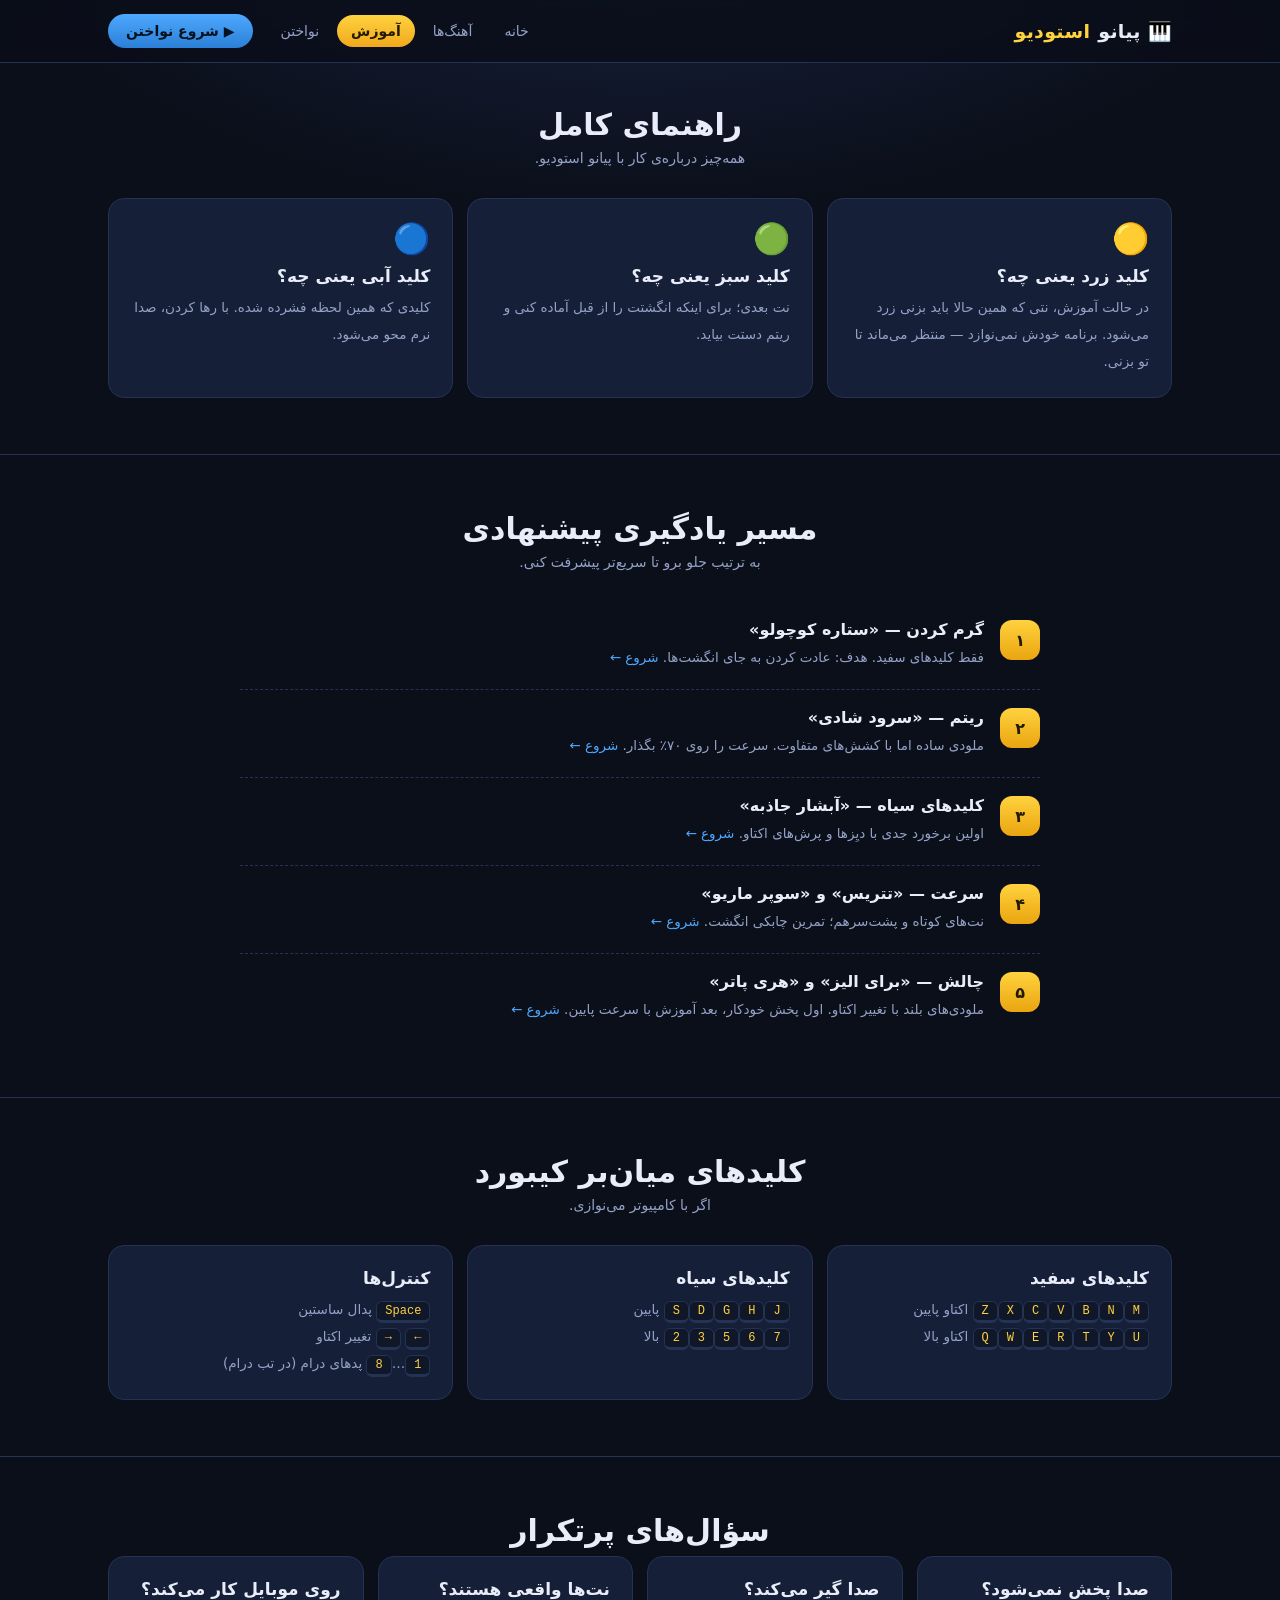
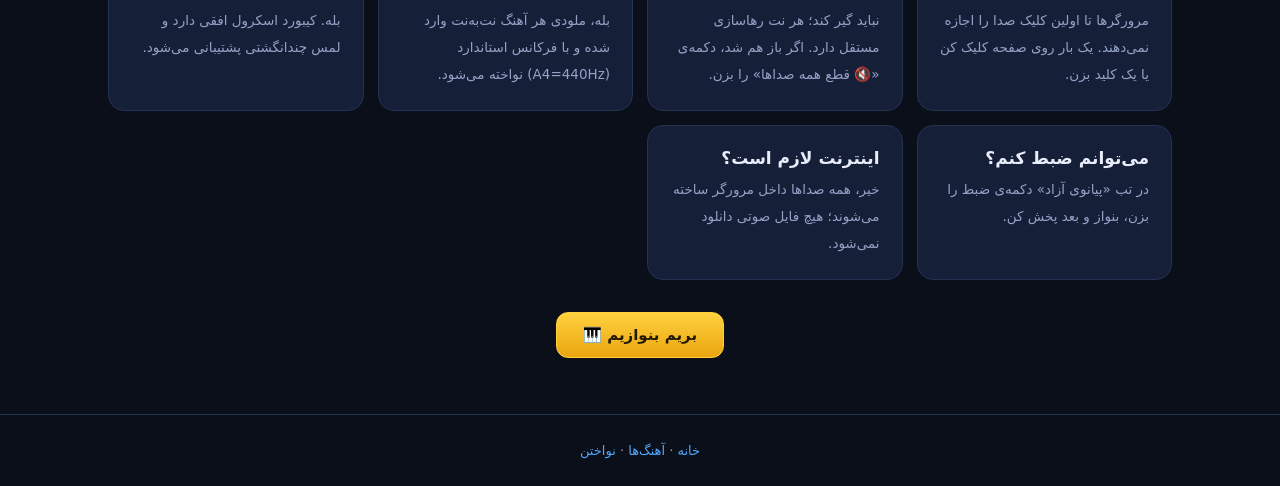
==== piano/learn.html @ ea7a9fa4 "Turn piano app into a full website: home, songs library, learn guide + shared nav Co-authored-by: ar" ====
<!DOCTYPE html>
<html lang="fa" dir="rtl">
<head>
<meta charset="utf-8">
<meta name="viewport" content="width=device-width,initial-scale=1">
<title>آموزش — پیانو استودیو</title>
<link rel="stylesheet" href="site.css">
<link rel="icon" href="data:image/svg+xml,<svg xmlns='http://www.w3.org/2000/svg' viewBox='0 0 100 100'><text y='.9em' font-size='90'>🎹</text></svg>">
</head>
<body>
<nav class="nav"><div class="container">
  <a class="brand" href="index.html">🎹 پیانو <em>استودیو</em></a>
  <button class="burger" onclick="document.getElementById('m').classList.toggle('open')">☰</button>
  <ul id="m">
    <li><a class="lnk" href="index.html">خانه</a></li>
    <li><a class="lnk" href="songs.html">آهنگ‌ها</a></li>
    <li><a class="lnk on" href="learn.html">آموزش</a></li>
    <li><a class="lnk" href="play.html">نواختن</a></li>
  </ul>
  <a class="navCta" href="play.html">▶ شروع نواختن</a>
</div></nav>

<section class="blk" style="border:none;padding-top:44px"><div class="container">
  <h2 class="st">راهنمای کامل</h2>
  <p class="sub">همه‌چیز درباره‌ی کار با پیانو استودیو.</p>

  <div class="grid g3">
    <div class="card"><div class="ico">🟡</div><h3>کلید زرد یعنی چه؟</h3>
      <p>در حالت آموزش، نتی که همین حالا باید بزنی زرد می‌شود. برنامه خودش نمی‌نوازد — منتظر می‌ماند تا تو بزنی.</p></div>
    <div class="card"><div class="ico">🟢</div><h3>کلید سبز یعنی چه؟</h3>
      <p>نت بعدی؛ برای اینکه انگشتت را از قبل آماده کنی و ریتم دستت بیاید.</p></div>
    <div class="card"><div class="ico">🔵</div><h3>کلید آبی یعنی چه؟</h3>
      <p>کلیدی که همین لحظه فشرده شده. با رها کردن، صدا نرم محو می‌شود.</p></div>
  </div>
</div></section>

<section class="blk"><div class="container">
  <h2 class="st">مسیر یادگیری پیشنهادی</h2>
  <p class="sub">به ترتیب جلو برو تا سریع‌تر پیشرفت کنی.</p>
  <div class="steps" style="max-width:800px;margin:0 auto">
    <div class="step"><div class="n">۱</div><div><h4>گرم کردن — «ستاره کوچولو»</h4>
      <p>فقط کلیدهای سفید. هدف: عادت کردن به جای انگشت‌ها.
      <a href="play.html?song=twinkle" style="color:var(--acc2)">شروع ←</a></p></div></div>
    <div class="step"><div class="n">۲</div><div><h4>ریتم — «سرود شادی»</h4>
      <p>ملودی ساده اما با کشش‌های متفاوت. سرعت را روی ۷۰٪ بگذار.
      <a href="play.html?song=joy" style="color:var(--acc2)">شروع ←</a></p></div></div>
    <div class="step"><div class="n">۳</div><div><h4>کلیدهای سیاه — «آبشار جاذبه»</h4>
      <p>اولین برخورد جدی با دیِزها و پرش‌های اکتاو.
      <a href="play.html?song=gf" style="color:var(--acc2)">شروع ←</a></p></div></div>
    <div class="step"><div class="n">۴</div><div><h4>سرعت — «تتریس» و «سوپر ماریو»</h4>
      <p>نت‌های کوتاه و پشت‌سرهم؛ تمرین چابکی انگشت.
      <a href="play.html?song=tetris" style="color:var(--acc2)">شروع ←</a></p></div></div>
    <div class="step"><div class="n">۵</div><div><h4>چالش — «برای الیز» و «هری پاتر»</h4>
      <p>ملودی‌های بلند با تغییر اکتاو. اول پخش خودکار، بعد آموزش با سرعت پایین.
      <a href="play.html?song=elise" style="color:var(--acc2)">شروع ←</a></p></div></div>
  </div>
</div></section>

<section class="blk"><div class="container">
  <h2 class="st">کلیدهای میان‌بر کیبورد</h2>
  <p class="sub">اگر با کامپیوتر می‌نوازی.</p>
  <div class="grid g3">
    <div class="card"><h3>کلیدهای سفید</h3>
      <p><kbd>Z</kbd><kbd>X</kbd><kbd>C</kbd><kbd>V</kbd><kbd>B</kbd><kbd>N</kbd><kbd>M</kbd> اکتاو پایین<br>
         <kbd>Q</kbd><kbd>W</kbd><kbd>E</kbd><kbd>R</kbd><kbd>T</kbd><kbd>Y</kbd><kbd>U</kbd> اکتاو بالا</p></div>
    <div class="card"><h3>کلیدهای سیاه</h3>
      <p><kbd>S</kbd><kbd>D</kbd><kbd>G</kbd><kbd>H</kbd><kbd>J</kbd> پایین<br>
         <kbd>2</kbd><kbd>3</kbd><kbd>5</kbd><kbd>6</kbd><kbd>7</kbd> بالا</p></div>
    <div class="card"><h3>کنترل‌ها</h3>
      <p><kbd>Space</kbd> پدال ساستین<br><kbd>←</kbd> <kbd>→</kbd> تغییر اکتاو<br>
         <kbd>1</kbd>…<kbd>8</kbd> پدهای درام (در تب درام)</p></div>
  </div>
</div></section>

<section class="blk"><div class="container">
  <h2 class="st">سؤال‌های پرتکرار</h2>
  <div class="grid g3">
    <div class="card"><h3>صدا پخش نمی‌شود؟</h3>
      <p>مرورگرها تا اولین کلیک صدا را اجازه نمی‌دهند. یک بار روی صفحه کلیک کن یا یک کلید بزن.</p></div>
    <div class="card"><h3>صدا گیر می‌کند؟</h3>
      <p>نباید گیر کند؛ هر نت رهاسازی مستقل دارد. اگر باز هم شد، دکمه‌ی «🔇 قطع همه صداها» را بزن.</p></div>
    <div class="card"><h3>نت‌ها واقعی هستند؟</h3>
      <p>بله، ملودی هر آهنگ نت‌به‌نت وارد شده و با فرکانس استاندارد (A4=440Hz) نواخته می‌شود.</p></div>
    <div class="card"><h3>روی موبایل کار می‌کند؟</h3>
      <p>بله. کیبورد اسکرول افقی دارد و لمس چند‌انگشتی پشتیبانی می‌شود.</p></div>
    <div class="card"><h3>می‌توانم ضبط کنم؟</h3>
      <p>در تب «پیانوی آزاد» دکمه‌ی ضبط را بزن، بنواز و بعد پخش کن.</p></div>
    <div class="card"><h3>اینترنت لازم است؟</h3>
      <p>خیر، همه صداها داخل مرورگر ساخته می‌شوند؛ هیچ فایل صوتی دانلود نمی‌شود.</p></div>
  </div>
  <div class="btnRow" style="margin-top:32px"><a class="btn gold" href="play.html">بریم بنوازیم 🎹</a></div>
</div></section>

<footer><div class="container">
  <a href="index.html">خانه</a> · <a href="songs.html">آهنگ‌ها</a> · <a href="play.html">نواختن</a>
</div></footer>
</body>
</html>
---- piano/site.css ----
:root{
  --bg:#0b0f1a; --card:#161f38; --line:#243254;
  --txt:#e8edf9; --mut:#93a2c6; --acc:#ffd23f; --acc2:#4ea8ff; --ok:#38d39f;
}
*{box-sizing:border-box;-webkit-tap-highlight-color:transparent}
html{scroll-behavior:smooth}
body{
  margin:0;min-height:100vh;color:var(--txt);
  font-family:"Vazirmatn",Tahoma,system-ui,sans-serif;
  background:radial-gradient(1200px 700px at 50% -10%,#1d2a4d 0%,var(--bg) 60%);
}
a{color:inherit;text-decoration:none}
.container{max-width:1100px;margin:0 auto;padding:0 18px}

/* ---- nav ---- */
.nav{
  position:sticky;top:0;z-index:50;border-bottom:1px solid var(--line);
  background:rgba(10,14,25,.82);backdrop-filter:blur(10px);
}
.nav .container{display:flex;align-items:center;gap:14px;height:62px}
.brand{font-weight:800;font-size:19px;letter-spacing:.3px;display:flex;align-items:center;gap:8px}
.brand em{font-style:normal;color:var(--acc)}
.nav ul{display:flex;gap:4px;list-style:none;margin:0 auto 0 0;padding:0;flex-wrap:wrap}
.nav a.lnk{padding:8px 14px;border-radius:999px;color:var(--mut);font-size:14px;transition:.15s;display:block}
.nav a.lnk:hover{color:var(--txt);background:#1b2542}
.nav a.lnk.on{background:linear-gradient(180deg,#ffd23f,#f0a91c);color:#231b00;font-weight:700}
.navCta{background:linear-gradient(180deg,#4ea8ff,#2b7fd6);color:#04121f!important;font-weight:700;
  padding:9px 18px;border-radius:999px;font-size:14px;white-space:nowrap}
.burger{display:none;background:none;border:1px solid var(--line);color:var(--txt);border-radius:10px;
  padding:6px 11px;font-size:18px;cursor:pointer}
@media(max-width:820px){
  .burger{display:block;margin-inline-start:auto}
  .nav ul{position:absolute;top:62px;inset-inline:0;flex-direction:column;background:#101728;
    border-bottom:1px solid var(--line);padding:10px 18px;display:none;margin:0}
  .nav ul.open{display:flex}
  .navCta{display:none}
}

/* ---- hero ---- */
.hero{padding:70px 0 50px;text-align:center;position:relative;overflow:hidden}
.hero h1{font-size:clamp(28px,5.5vw,52px);margin:0 0 14px;line-height:1.3}
.hero h1 em{font-style:normal;background:linear-gradient(90deg,#ffd23f,#ff9f43);-webkit-background-clip:text;background-clip:text;color:transparent}
.hero p{color:var(--mut);font-size:clamp(14px,2.2vw,18px);max-width:640px;margin:0 auto 28px;line-height:2}
.btnRow{display:flex;gap:12px;justify-content:center;flex-wrap:wrap}
.btn{display:inline-block;padding:13px 26px;border-radius:12px;font-size:15px;font-weight:700;cursor:pointer;
  border:1px solid var(--line);background:#1a2440;color:var(--txt);transition:.15s;font-family:inherit}
.btn:hover{transform:translateY(-2px);border-color:var(--acc2)}
.btn.gold{background:linear-gradient(180deg,#ffd23f,#eaa50f);border-color:#ffd23f;color:#231b00}
.btn.blue{background:linear-gradient(180deg,#4ea8ff,#2b7fd6);border-color:#4ea8ff;color:#04121f}

.miniKeys{display:flex;justify-content:center;margin-top:44px;height:96px;filter:drop-shadow(0 12px 24px rgba(0,0,0,.5))}
.miniKeys i{display:block;width:34px;height:96px;background:linear-gradient(180deg,#fff,#d8dded);
  border:1px solid #9aa5bd;border-radius:0 0 7px 7px;margin:0 1.5px;position:relative;animation:kdip 3s ease-in-out infinite}
.miniKeys i:nth-child(2n){animation-delay:.35s}
.miniKeys i:nth-child(3n){animation-delay:.7s}
.miniKeys i.b{width:22px;height:60px;background:linear-gradient(180deg,#3a4460,#0a0e18);margin:0 -12px;z-index:2;border-color:#000}
@keyframes kdip{0%,88%,100%{transform:translateY(0)}92%{transform:translateY(5px)}}

/* ---- sections ---- */
section.blk{padding:56px 0;border-top:1px solid var(--line)}
h2.st{font-size:clamp(21px,3.4vw,30px);margin:0 0 8px;text-align:center}
p.sub{color:var(--mut);text-align:center;margin:0 0 32px;font-size:14px}
.grid{display:grid;gap:14px}
.g3{grid-template-columns:repeat(auto-fit,minmax(250px,1fr))}
.g4{grid-template-columns:repeat(auto-fill,minmax(215px,1fr))}
.card{background:var(--card);border:1px solid var(--line);border-radius:16px;padding:22px;transition:.18s}
.card:hover{border-color:#38507f;transform:translateY(-3px)}
.card .ico{font-size:30px;margin-bottom:10px}
.card h3{margin:0 0 8px;font-size:17px}
.card p{margin:0;color:var(--mut);font-size:13.5px;line-height:2}

.songCard{background:var(--card);border:1px solid var(--line);border-radius:14px;padding:16px;
  display:flex;flex-direction:column;gap:6px;transition:.18s;cursor:pointer}
.songCard:hover{border-color:var(--acc);transform:translateY(-3px);box-shadow:0 10px 26px rgba(0,0,0,.35)}
.songCard b{font-size:15px}
.songCard small{color:var(--mut);font-size:12px}
.tagRow{display:flex;gap:6px;margin-top:6px;flex-wrap:wrap}
.tag{font-size:11px;padding:3px 9px;border-radius:99px;background:#0f1729;border:1px solid var(--line);color:var(--mut)}
.tag.e{color:var(--ok);border-color:#1e5c46}
.tag.m{color:var(--acc);border-color:#6b5510}
.tag.h{color:#ff8b8b;border-color:#6d2a2a}

.steps{counter-reset:s}
.step{display:flex;gap:16px;align-items:flex-start;padding:18px 0;border-bottom:1px dashed var(--line)}
.step:last-child{border:none}
.step .n{flex:0 0 40px;height:40px;border-radius:12px;display:grid;place-items:center;font-weight:800;
  background:linear-gradient(180deg,#ffd23f,#eaa50f);color:#231b00}
.step h4{margin:0 0 5px;font-size:16px}
.step p{margin:0;color:var(--mut);font-size:13.5px;line-height:2}

kbd{background:#0f1729;border:1px solid var(--line);border-bottom-width:3px;border-radius:6px;
  padding:2px 8px;font-family:monospace;font-size:12px;color:var(--acc)}

.stats{display:grid;grid-template-columns:repeat(auto-fit,minmax(150px,1fr));gap:14px;text-align:center}
.stat b{display:block;font-size:30px;color:var(--acc)}
.stat span{color:var(--mut);font-size:13px}

footer{border-top:1px solid var(--line);padding:28px 0;text-align:center;color:var(--mut);font-size:13px}
footer a{color:var(--acc2)}

.searchBox{width:100%;max-width:420px;margin:0 auto 22px;display:block;background:#0f1729;color:var(--txt);
  border:1px solid var(--line);border-radius:12px;padding:12px 16px;font-family:inherit;font-size:14px}
.searchBox:focus{outline:none;border-color:var(--acc2)}
.filters{display:flex;gap:8px;justify-content:center;flex-wrap:wrap;margin-bottom:22px}
.filters button{background:#0f1729;border:1px solid var(--line);color:var(--mut);padding:7px 15px;
  border-radius:99px;cursor:pointer;font-family:inherit;font-size:13px;transition:.15s}
.filters button:hover{color:var(--txt)}
.filters button.on{background:var(--acc);color:#231b00;border-color:var(--acc);font-weight:700}
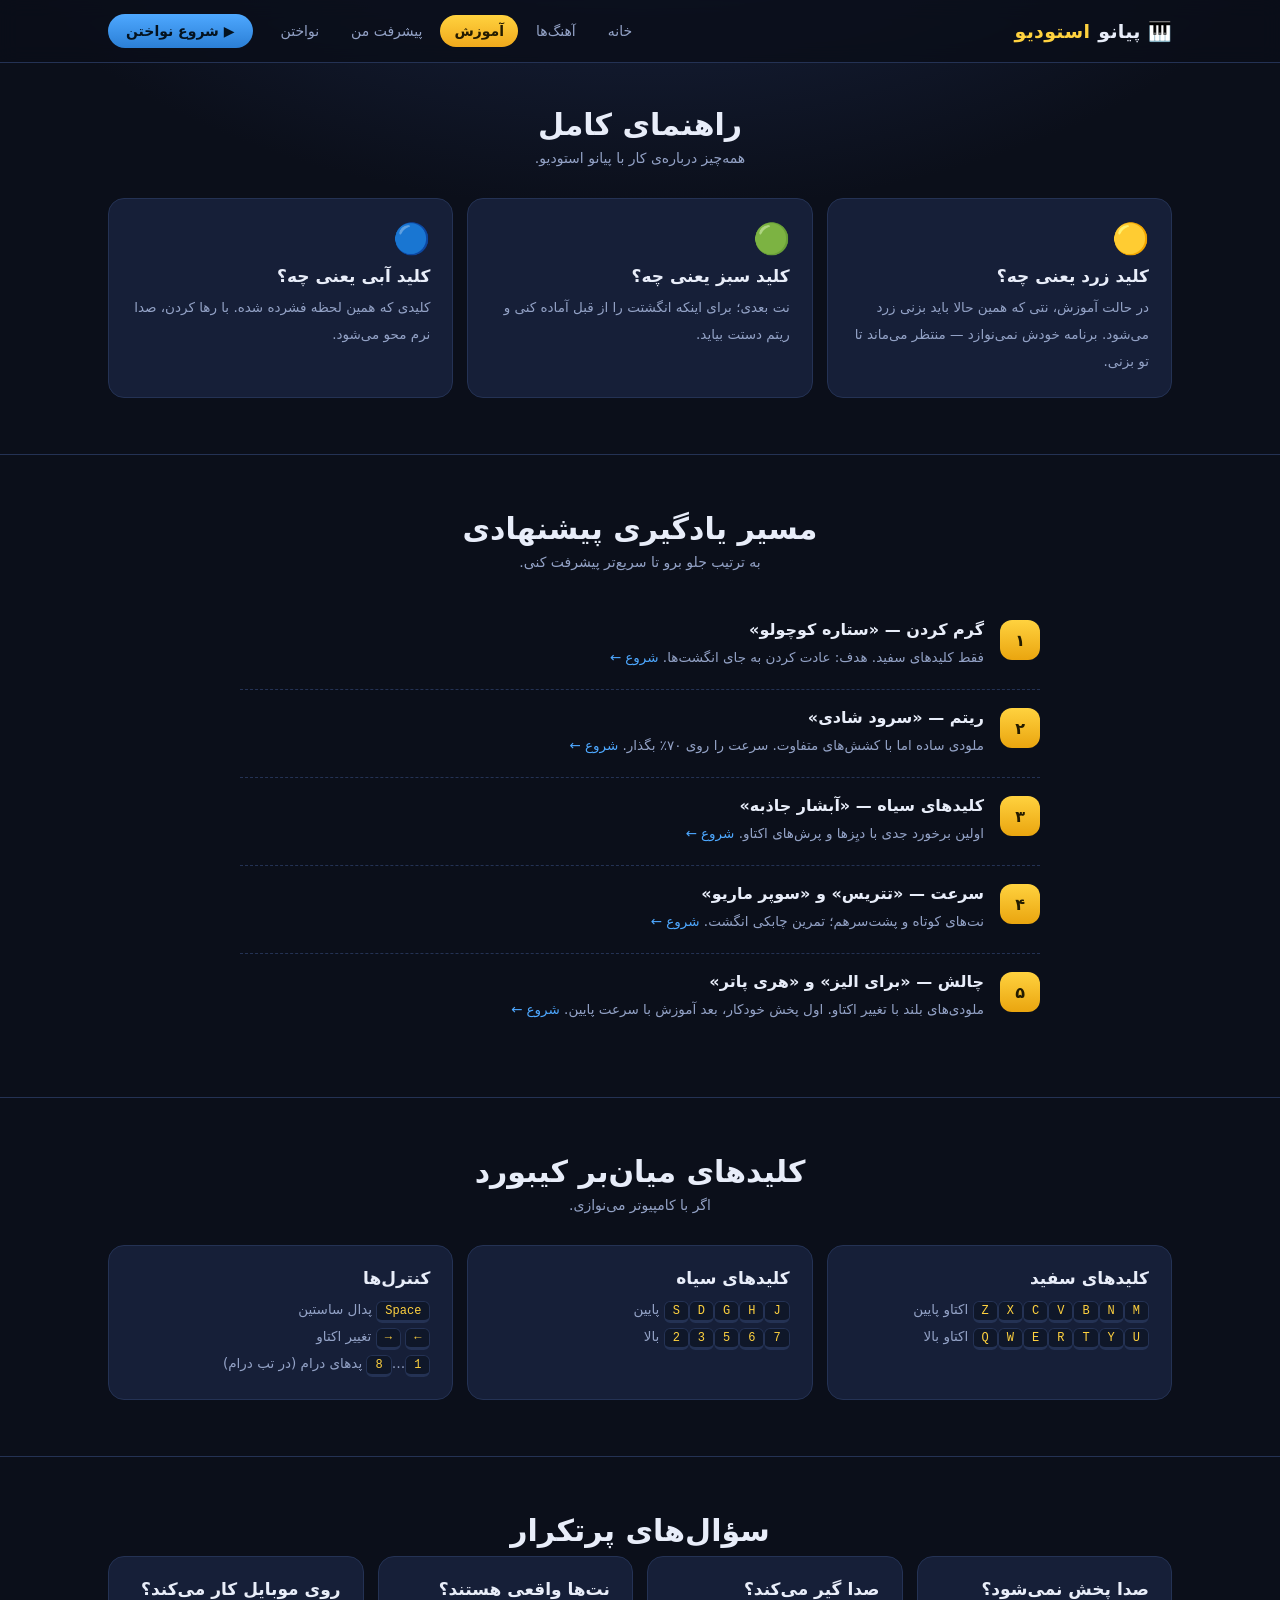
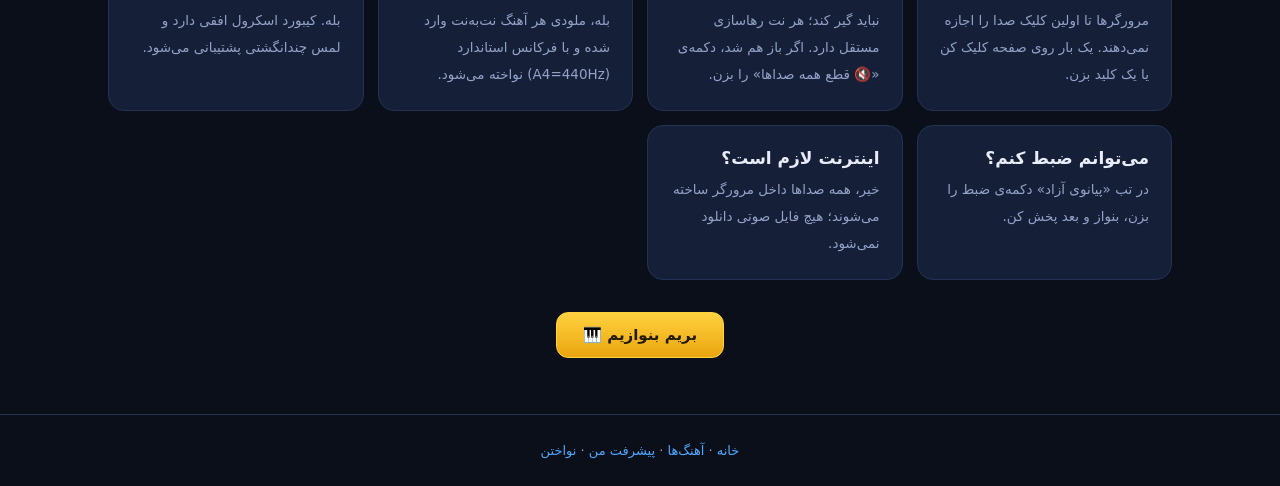
==== commit 220041b3: "Add 8 new songs (26 total), progress tracking with localStorage, and achievements page Co-authored-b" ====
--- a/piano/learn.html
+++ b/piano/learn.html
@@ -15,6 +15,7 @@
     <li><a class="lnk" href="index.html">خانه</a></li>
     <li><a class="lnk" href="songs.html">آهنگ‌ها</a></li>
     <li><a class="lnk on" href="learn.html">آموزش</a></li>
+    <li><a class="lnk" href="progress.html">پیشرفت من</a></li>
     <li><a class="lnk" href="play.html">نواختن</a></li>
   </ul>
   <a class="navCta" href="play.html">▶ شروع نواختن</a>
@@ -92,7 +93,7 @@
 </div></section>
 
 <footer><div class="container">
-  <a href="index.html">خانه</a> · <a href="songs.html">آهنگ‌ها</a> · <a href="play.html">نواختن</a>
+  <a href="index.html">خانه</a> · <a href="songs.html">آهنگ‌ها</a> · <a href="progress.html">پیشرفت من</a> · <a href="play.html">نواختن</a>
 </div></footer>
 </body>
 </html>
